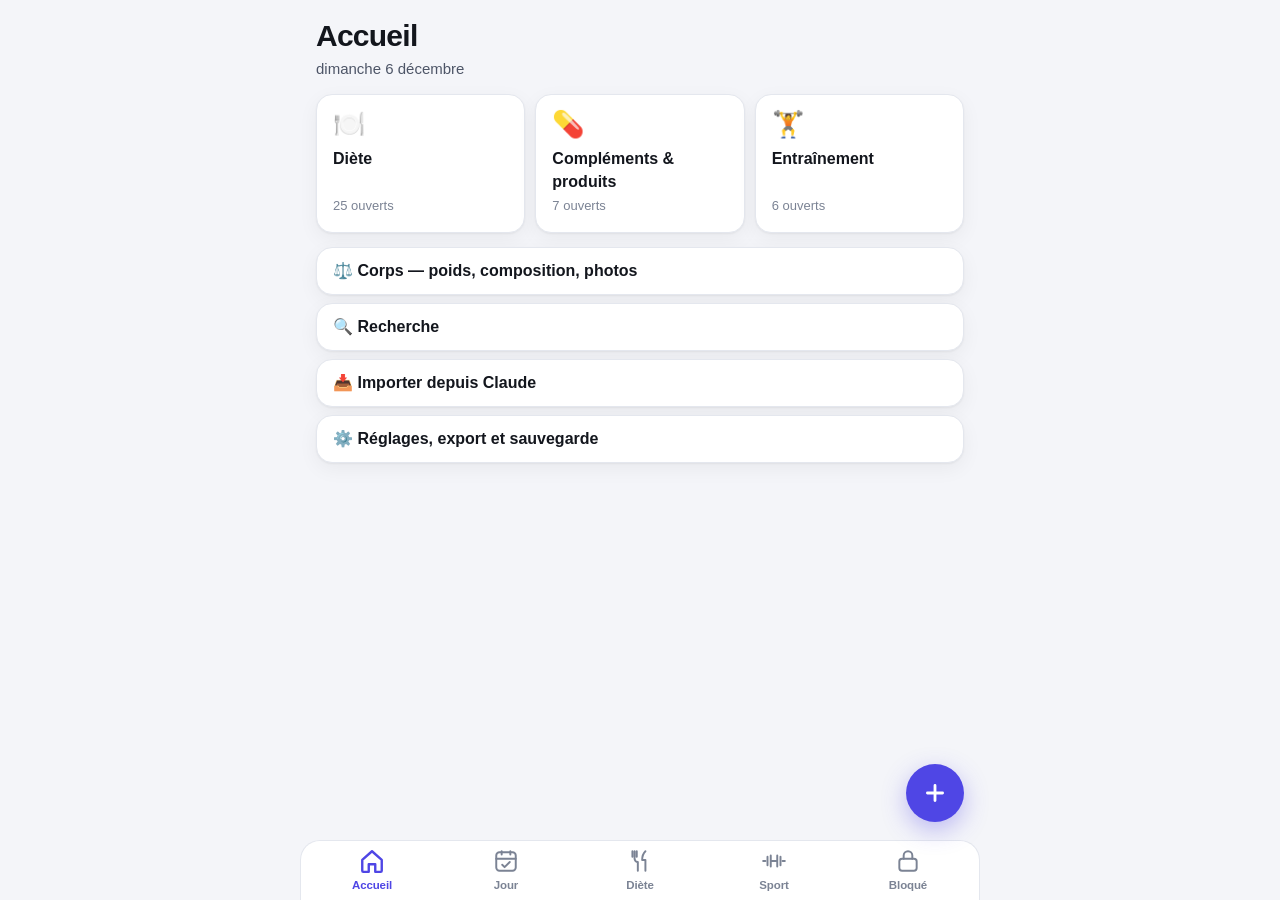
==== diete-sport/index.html @ 51a68ed5 "Nouvelle PWA independante : Diete & Sport (diete-sport/) Premiere des deux apps issues de la scissio" ====
<!DOCTYPE html>
<html lang="fr">
<head>
<meta charset="UTF-8">
<meta name="viewport" content="width=device-width, initial-scale=1.0, viewport-fit=cover">
<title>Diète & Sport</title>
<link rel="stylesheet" href="style.css">
<link rel="manifest" href="manifest.json">
<link rel="apple-touch-icon" href="apple-touch-icon.png">
<link rel="icon" href="icon-192.png">
<meta name="theme-color" content="#4f46e5">
<meta name="apple-mobile-web-app-capable" content="yes">
<meta name="mobile-web-app-capable" content="yes">
<meta name="apple-mobile-web-app-status-bar-style" content="black-translucent">
<meta name="apple-mobile-web-app-title" content="Diète+Sport">
<meta name="description" content="Diète & Sport — calculateur nutrition, musculation, circuits, course et mesures corporelles.">
</head>
<body>

<main id="app" class="app"><!-- vue injectée --></main>

<button id="fab" class="fab" type="button" aria-label="Ajouter une note">
  <svg viewBox="0 0 24 24" aria-hidden="true"><path d="M12 5v14M5 12h14"/></svg>
</button>

<!-- Icônes vectorielles : rendu identique sur tous les appareils, contrairement aux émojis. -->
<nav class="nav" aria-label="Navigation principale">
  <a class="nav-item" href="#/">
    <svg class="nav-icon" viewBox="0 0 24 24" aria-hidden="true"><path d="M3 11 12 3l9 8v10a1 1 0 0 1-1 1h-5v-7H9v7H4a1 1 0 0 1-1-1z"/></svg>
    <span>Accueil</span>
  </a>
  <a class="nav-item" href="#/jour">
    <svg class="nav-icon" viewBox="0 0 24 24" aria-hidden="true"><rect x="3" y="4" width="18" height="17" rx="3"/><path d="M8 3v3M16 3v3M3 10h18M8.5 15.5l2.2 2.2 4.8-4.8"/></svg>
    <span>Jour</span>
  </a>
  <a class="nav-item" href="#/nutrition">
    <svg class="nav-icon" viewBox="0 0 24 24" aria-hidden="true"><path d="M7 3v7a3 3 0 0 0 3 3v8M5 3v5M9 3v5M17 3c-2 2-3 5-3 8h3v10"/></svg>
    <span>Diète</span>
  </a>
  <a class="nav-item" href="#/sport">
    <svg class="nav-icon" viewBox="0 0 24 24" aria-hidden="true"><path d="M2 12h2M20 12h2M6 8v8M18 8v8M9 7v10M15 7v10M9 12h6"/></svg>
    <span>Sport</span>
  </a>
  <a class="nav-item" href="#/bloque">
    <svg class="nav-icon" viewBox="0 0 24 24" aria-hidden="true"><rect x="4" y="10" width="16" height="11" rx="2.5"/><path d="M8 10V7a4 4 0 0 1 8 0v3"/></svg>
    <span>Bloqué</span>
  </a>
</nav>

<div id="toast" class="toast" role="status" aria-live="polite"></div>

<script type="module" src="app.js"></script>
</body>
</html>
---- diete-sport/style.css ----
/* Suivi personnel — feuille de style v2.
   Mobile d'abord, une main, lisible au soleil. Moins de bordures, plus de
   respiration ; l'état (bloqué, fait, critique) se lit à un filet de couleur,
   pas à un cadre. Les sélecteurs de la v1 sont tous conservés. */

/* ------------------------------------------------------------ tokens */

:root {
  --bg: #f4f5f9;
  --bg-soft: #f4f5f9;
  --surface: #ffffff;
  --surface-2: #f0f2f7;
  --border: #e4e7ee;
  --border-strong: #c9cfdb;
  --text: #13161d;
  --text-soft: #4d5567;
  --text-faint: #7b8394;

  --accent: #4f46e5;
  --accent-text: #ffffff;
  --accent-soft: #eceafe;

  --blocked: #b4521b;
  --blocked-soft: #fdf0e6;
  --critical: #c0233f;
  --critical-soft: #fdeaee;
  --ok: #157a4b;
  --ok-soft: #e4f6ec;

  --radius: 16px;
  --radius-sm: 12px;
  --tap: 48px;
  --nav-h: 60px;
  --safe-b: env(safe-area-inset-bottom, 0px);
  --safe-t: env(safe-area-inset-top, 0px);

  --shadow: 0 1px 2px rgba(19, 22, 29, .05), 0 6px 20px rgba(19, 22, 29, .05);
  --shadow-lg: 0 -8px 40px rgba(19, 22, 29, .18);

  color-scheme: light;
}

@media (prefers-color-scheme: dark) {
  :root:not([data-theme="light"]) {
    --bg: #0b0d12;
    --bg-soft: #0b0d12;
    --surface: #141821;
    --surface-2: #1b202c;
    --border: #232938;
    --border-strong: #3a4256;
    --text: #f1f3f8;
    --text-soft: #aeb6c6;
    --text-faint: #7f8899;

    --accent: #8f8bff;
    --accent-text: #0b0d12;
    --accent-soft: #232449;

    --blocked: #ffb27a;
    --blocked-soft: #2e2012;
    --critical: #ff8fa6;
    --critical-soft: #34151e;
    --ok: #6ee2a6;
    --ok-soft: #10291d;

    --shadow: none;
    --shadow-lg: 0 -8px 40px rgba(0, 0, 0, .6);

    color-scheme: dark;
  }
}

:root[data-theme="dark"] {
  --bg: #0b0d12;
  --bg-soft: #0b0d12;
  --surface: #141821;
  --surface-2: #1b202c;
  --border: #232938;
  --border-strong: #3a4256;
  --text: #f1f3f8;
  --text-soft: #aeb6c6;
  --text-faint: #7f8899;

  --accent: #8f8bff;
  --accent-text: #0b0d12;
  --accent-soft: #232449;

  --blocked: #ffb27a;
  --blocked-soft: #2e2012;
  --critical: #ff8fa6;
  --critical-soft: #34151e;
  --ok: #6ee2a6;
  --ok-soft: #10291d;

  --shadow: none;
  --shadow-lg: 0 -8px 40px rgba(0, 0, 0, .6);

  color-scheme: dark;
}

/* ------------------------------------------------------------- base */

* { box-sizing: border-box; }
html { -webkit-text-size-adjust: 100%; }

body {
  margin: 0;
  background: var(--bg);
  color: var(--text);
  font: 16px/1.45 -apple-system, BlinkMacSystemFont, "SF Pro Text", "Segoe UI", Roboto, "Helvetica Neue", Arial, sans-serif;
  -webkit-font-smoothing: antialiased;
  overscroll-behavior-y: contain;
}
body.no-scroll { overflow: hidden; }

button, input, select, textarea { font: inherit; color: inherit; }
h1, h2, h3 { margin: 0; line-height: 1.2; letter-spacing: -.01em; }
a { color: var(--accent); }
code { font-family: ui-monospace, SFMono-Regular, Menlo, Consolas, monospace; font-size: .92em; }
svg { display: block; }

/* ------------------------------------------------------------ layout */

.app {
  max-width: 680px;
  margin: 0 auto;
  /* L'app passe sous la barre de statut iOS : on lui réserve sa hauteur. */
  padding: calc(var(--safe-t) + 14px) 16px calc(var(--nav-h) + var(--safe-b) + 92px);
}

.view > * + * { margin-top: 14px; }

.view-head { padding-top: 4px; }
.view-head h1 { font-size: 30px; font-weight: 800; letter-spacing: -.025em; }
.view-head .sub { margin: 4px 0 0; color: var(--text-soft); font-size: 15px; }
.eyebrow { margin: 0 0 4px; font-size: 22px; line-height: 1; }

.today-date { margin: 0; color: var(--text-soft); font-size: 15px; text-transform: capitalize; }

.block-head {
  display: flex;
  align-items: baseline;
  justify-content: space-between;
  gap: 10px;
  margin-top: 24px;
  padding: 0 2px;
}
.block-head h2 { font-size: 18px; font-weight: 700; }

.counter { font-size: 14px; font-weight: 600; color: var(--text-faint); font-variant-numeric: tabular-nums; }

.group-title {
  margin: 18px 2px 8px;
  font-size: 12.5px;
  font-weight: 700;
  text-transform: uppercase;
  letter-spacing: .08em;
  color: var(--text-faint);
}

.sub { color: var(--text-soft); font-size: 15px; }
.hint { color: var(--text-faint); font-size: 13.5px; line-height: 1.45; margin: 8px 2px 0; }

.empty {
  margin: 10px 0;
  padding: 18px 16px;
  border: 1px dashed var(--border-strong);
  border-radius: var(--radius);
  color: var(--text-faint);
  text-align: center;
  font-size: 15px;
}

/* --------------------------------------------------------- surfaces */

.panel, .hero, .item, .fold, .callout, .nut, .nut-tile, .nut-food, .trend, .rate-tile,
.chart, .metric, .objective-card, .blocker-head, .section-card, .row-link, .start-card,
.ex-block, .ph-card, .food-row, .sup-row, .objective, .preview-item, .q-preview, .target,
.rate-table, .note-preview {
  background: var(--surface);
  border: 1px solid var(--border);
  border-radius: var(--radius);
  box-shadow: var(--shadow);
}

.panel { padding: 16px; }
.panel h2 { font-size: 17px; margin-bottom: 12px; }

/* --------------------------------------------------------------- hero */

.hero { padding: 20px 18px; border-color: var(--accent); }
.hero-clear { border-color: var(--border); }

.hero-kicker {
  margin: 0 0 8px;
  font-size: 12px;
  font-weight: 700;
  text-transform: uppercase;
  letter-spacing: .1em;
  color: var(--accent);
}
.hero-clear .hero-kicker { color: var(--ok); }
.hero-title { font-size: 24px; font-weight: 800; letter-spacing: -.02em; }
.hero-detail { margin: 10px 0 0; color: var(--text-soft); font-size: 15px; }
.hero-warn {
  margin: 14px 0 0;
  padding: 12px 14px;
  background: var(--critical-soft);
  color: var(--critical);
  border-radius: var(--radius-sm);
  font-size: 14px;
  font-weight: 600;
  line-height: 1.4;
}
.hero-deps { margin: 12px 0 0; font-size: 14px; font-weight: 600; color: var(--blocked); }
.hero-actions { display: flex; gap: 10px; margin-top: 16px; flex-wrap: wrap; }

/* ------------------------------------------------------------ boutons */

.btn {
  min-height: var(--tap);
  padding: 0 18px;
  border: 1px solid var(--border-strong);
  border-radius: var(--radius-sm);
  background: var(--surface);
  color: var(--text);
  font-weight: 600;
  font-size: 15.5px;
  cursor: pointer;
  display: inline-flex;
  align-items: center;
  justify-content: center;
  gap: 8px;
  -webkit-tap-highlight-color: transparent;
}
.btn:active { transform: scale(.985); }
.btn[disabled] { opacity: .45; cursor: default; }

.btn-primary { background: var(--accent); color: var(--accent-text); border-color: var(--accent); }
.btn-ghost { background: transparent; }
.btn-danger { background: var(--critical); color: #fff; border-color: var(--critical); }
.btn-danger-ghost { color: var(--critical); border-color: var(--critical); background: transparent; }
.btn-block { display: flex; width: 100%; margin-top: 10px; }
.btn-small { min-height: 40px; padding: 0 14px; font-size: 14.5px; }

.linkish { background: none; border: 0; padding: 0; color: var(--accent); font-weight: 600; text-decoration: underline; cursor: pointer; }

/* -------------------------------------------------------------- items */

.items { list-style: none; margin: 8px 0 0; padding: 0; display: grid; gap: 8px; }

.item {
  display: flex;
  gap: 12px;
  align-items: flex-start;
  padding: 12px 14px 12px 12px;
  border-left: 3px solid transparent;
}
.item.is-doing { border-left-color: var(--accent); }
.item.is-blocked { border-left-color: var(--blocked); }
.item.is-critical { border-left-color: var(--critical); }
.item.is-done { border-left-color: var(--ok); opacity: .55; }
.item.is-done .item-title { text-decoration: line-through; }
.item.is-rejected, .item.is-queue { opacity: .55; }
.item.is-rejected .item-title { text-decoration: line-through; }
.item.is-optional { border-left-style: dashed; border-left-color: var(--border-strong); }
.item.kind-info { background: var(--surface-2); box-shadow: none; }

.drag-handle {
  flex: 0 0 auto;
  align-self: center;
  width: 32px;
  height: 32px;
  display: flex;
  align-items: center;
  justify-content: center;
  border-radius: 10px;
  color: var(--text-soft);
  font-size: 18px;
  line-height: 1;
  cursor: grab;
  touch-action: none;
  user-select: none;
}
.drag-handle:active { cursor: grabbing; background: var(--surface-2); }
.is-dragging { position: relative; z-index: 5; background: var(--surface-2); box-shadow: 0 6px 16px rgb(0 0 0 / .3); }

.check {
  flex: 0 0 auto;
  width: 28px;
  height: 28px;
  margin-top: 1px;
  border: 2px solid var(--border-strong);
  border-radius: 9px;
  background: transparent;
  cursor: pointer;
  position: relative;
  -webkit-tap-highlight-color: transparent;
}
.check::before { content: ""; position: absolute; inset: -10px; }   /* zone tactile élargie */
.check[aria-checked="true"] { background: var(--ok); border-color: var(--ok); }
.check[aria-checked="true"]::after {
  content: "";
  position: absolute;
  left: 8px; top: 3px;
  width: 7px; height: 13px;
  border: solid var(--surface);
  border-width: 0 3px 3px 0;
  transform: rotate(45deg);
}
.check-static { width: 28px; height: 28px; border: 2px dotted var(--border); border-radius: 9px; opacity: .5; }

.item-main { flex: 1; min-width: 0; cursor: pointer; }
.item-main:focus-visible { outline: 2px solid var(--accent); outline-offset: 3px; border-radius: 6px; }
.item-title { font-weight: 600; overflow-wrap: anywhere; }
.item-detail { margin-top: 3px; color: var(--text-soft); font-size: 14px; overflow-wrap: anywhere; }
.item-warn {
  margin-top: 8px;
  padding: 8px 10px;
  background: var(--critical-soft);
  color: var(--critical);
  border-radius: 8px;
  font-size: 13px;
  font-weight: 600;
}
.item-badges { display: flex; flex-wrap: wrap; gap: 6px; margin-top: 8px; }

.badge {
  font-size: 12px;
  font-weight: 700;
  padding: 3px 9px;
  border-radius: 999px;
  background: var(--surface-2);
  color: var(--text-soft);
}
.badge-ok { background: var(--ok-soft); color: var(--ok); }
.badge-blocked { background: var(--blocked-soft); color: var(--blocked); cursor: pointer; }
.badge-critical { background: var(--critical-soft); color: var(--critical); }
.badge-doing, .badge-src, .badge-howto { background: var(--accent-soft); color: var(--accent); }
.badge-howto { cursor: pointer; }
.badge-quiet { font-weight: 600; }

/* ------------------------------------------------------------ callout */

.callout {
  display: flex;
  justify-content: space-between;
  align-items: center;
  gap: 12px;
  min-height: var(--tap);
  padding: 14px 16px;
  background: var(--blocked-soft);
  color: var(--blocked);
  border: 0;
  box-shadow: none;
  text-decoration: none;
  font-size: 15px;
}
.callout span { white-space: nowrap; font-weight: 700; }
.callout-static { display: block; }

/* ------------------------------------------------------------ bloqué */

.blocker-group { margin-top: 22px; }
.blocker-head { display: flex; align-items: center; gap: 12px; padding: 14px 16px; border-left: 3px solid var(--blocked); }
.blocker-head > div { flex: 1; min-width: 0; }
.blocker-head h2 { font-size: 16.5px; }
.blocker-head .sub { font-size: 13.5px; margin-top: 2px; }
.blocker-lock { font-size: 18px; }

/* --------------------------------------------------------- rubriques */

.section-grid { display: grid; grid-template-columns: repeat(2, 1fr); gap: 10px; }
.section-card {
  display: flex;
  flex-direction: column;
  gap: 4px;
  min-height: 108px;
  padding: 16px;
  text-decoration: none;
  color: var(--text);
}
.section-card.is-priority { border-color: var(--accent); }
.section-icon { font-size: 26px; line-height: 1; }
.section-label { font-weight: 700; margin-top: 6px; }
.section-count { font-size: 13px; color: var(--text-faint); margin-top: auto; }
.section-links { display: grid; gap: 8px; margin-top: 14px; }
.row-link { display: flex; align-items: center; min-height: var(--tap); padding: 0 16px; text-decoration: none; color: var(--text); font-weight: 600; }

/* --------------------------------------------------------------- tabs */

.tabs { display: flex; gap: 8px; overflow-x: auto; padding: 2px; margin: 0 -2px; scrollbar-width: none; }
.tabs::-webkit-scrollbar { display: none; }
.tab {
  flex: 0 0 auto;
  display: inline-flex;
  align-items: center;
  gap: 6px;
  min-height: 40px;
  padding: 0 14px;
  border-radius: 999px;
  background: var(--surface);
  border: 1px solid var(--border);
  color: var(--text-soft);
  text-decoration: none;
  font-size: 14.5px;
  font-weight: 600;
  white-space: nowrap;
}
.tab.is-active { background: var(--accent); color: var(--accent-text); border-color: var(--accent); }
.tab-count { font-size: 12px; opacity: .85; }
.nut-tabs { margin-bottom: 2px; }

/* ------------------------------------------------------------- champs */

.note-block { margin-top: 24px; }
.note-block h3 { font-size: 14px; color: var(--text-faint); margin-bottom: 8px; }

.note-input, .input, .qa-text, .imp-text {
  width: 100%;
  padding: 12px 14px;
  background: var(--surface);
  border: 1px solid var(--border-strong);
  border-radius: var(--radius-sm);
  resize: vertical;
}
.input-lg { min-height: var(--tap); font-size: 17px; }
.note-input:focus, .input:focus, .qa-text:focus, .imp-text:focus {
  outline: 2px solid var(--accent); outline-offset: 1px; border-color: var(--accent);
}
.note-preview { padding: 12px 14px; color: var(--text-soft); }
.result-count { margin-top: 10px; }

.field { display: block; }
.field > span { display: block; font-size: 13px; font-weight: 600; color: var(--text-soft); margin-bottom: 6px; }
.field + .field, .field + .chips { margin-top: 14px; }

.chips { display: flex; flex-wrap: wrap; gap: 8px; }
.chip {
  min-height: 40px;
  padding: 0 14px;
  border: 1px solid var(--border-strong);
  border-radius: 999px;
  background: var(--surface);
  font-size: 14.5px;
  font-weight: 600;
  cursor: pointer;
}
.chip.is-active { background: var(--accent); color: var(--accent-text); border-color: var(--accent); }

.switch { display: flex; align-items: center; gap: 12px; min-height: var(--tap); font-weight: 600; }
.switch input { width: 22px; height: 22px; accent-color: var(--accent); }
.times { display: grid; grid-template-columns: 1fr 1fr; gap: 10px; margin-top: 8px; }
.times .field + .field { margin-top: 0; }
.version { text-align: center; color: var(--text-faint); font-size: 12.5px; margin-top: 24px; }

/* ------------------------------------------------------------- suivi */

.metrics { display: grid; gap: 8px; }
.metric { display: flex; align-items: center; justify-content: space-between; gap: 12px; min-height: var(--tap); padding: 10px 16px; }
.metric-label { font-weight: 600; }
.metric-input { display: flex; align-items: center; gap: 8px; }
.metric-input input {
  width: 80px; min-height: 40px; padding: 6px 10px; text-align: right;
  background: var(--surface-2); border: 1px solid var(--border-strong); border-radius: 8px;
  font-variant-numeric: tabular-nums; font-size: 17px;
}
.metric-unit { color: var(--text-faint); font-size: 13.5px; min-width: 30px; }

.chart { margin-top: 8px; padding: 12px 16px; }
.chart-head { display: flex; justify-content: space-between; align-items: baseline; }
.chart-label { font-weight: 700; font-size: 14.5px; }
.chart-last { font-variant-numeric: tabular-nums; color: var(--text-soft); font-size: 14px; }
.chart-note { color: var(--text-faint); font-size: 13.5px; }
.chart-empty { display: flex; justify-content: space-between; align-items: baseline; gap: 12px; }
.spark { width: 100%; height: 60px; margin-top: 6px; }
.spark polyline { fill: none; stroke: var(--accent); stroke-width: 2; stroke-linecap: round; stroke-linejoin: round; vector-effect: non-scaling-stroke; }
.spark circle { fill: var(--accent); }
.chart-axis { display: flex; justify-content: space-between; margin-top: 4px; font-size: 11.5px; color: var(--text-faint); font-variant-numeric: tabular-nums; }

/* ------------------------------------------------------------ import */

.imp-actions { display: flex; gap: 10px; flex-wrap: wrap; }
.code {
  background: var(--surface-2); border: 1px solid var(--border); border-radius: var(--radius-sm);
  padding: 12px; overflow-x: auto; font-family: ui-monospace, SFMono-Regular, Menlo, Consolas, monospace;
  font-size: 12.5px; line-height: 1.55; white-space: pre;
}
.imp-help { margin-top: 28px; }
.imp-help h3 { font-size: 15.5px; margin-bottom: 8px; }
.preview { margin-top: 8px; padding: 14px; background: var(--surface); border: 1px solid var(--accent); border-radius: var(--radius); }
.preview-list { list-style: none; margin: 8px 0 0; padding: 0; display: grid; gap: 6px; }
.preview-item { display: flex; gap: 10px; align-items: baseline; padding: 9px 12px; background: var(--surface-2); border: 0; box-shadow: none; border-radius: var(--radius-sm); font-size: 14.5px; }
.preview-item.is-dup { opacity: .55; }
.preview-mark { font-weight: 700; color: var(--ok); }
.preview-item.is-dup .preview-mark { color: var(--text-faint); }
.qa-text { min-height: 96px; font-size: 17px; }
.qa-hint { margin: 0; font-size: 13px; color: var(--text-faint); }

/* ------------------------------------------------------------ pliage */

.fold-actions { display: flex; gap: 8px; justify-content: flex-end; }
.fold { margin-top: 10px; overflow: hidden; }
.fold-head {
  display: flex; align-items: center; gap: 10px;
  min-height: 56px; padding: 10px 16px;
  cursor: pointer; list-style: none; user-select: none;
  -webkit-tap-highlight-color: transparent;
}
.fold-head::-webkit-details-marker { display: none; }
.fold-head:focus-visible { outline: 2px solid var(--accent); outline-offset: -2px; }
.fold-head h2 { flex: 1; min-width: 0; font-size: 16.5px; }
.fold-caret { flex: 0 0 auto; width: 20px; font-size: 20px; font-weight: 700; color: var(--text-faint); text-align: center; transition: transform .15s ease; }
.fold[open] > .fold-head .fold-caret { transform: rotate(90deg); }
.fold[open] > .fold-head .when-closed, .fold:not([open]) > .fold-head .when-open { display: none; }
.fold:not([open]) > .fold-head .counter { color: var(--accent); }
.fold:not([open]) > .fold-head .when-closed.is-done { color: var(--ok); }
.fold-body { padding: 0 12px 12px; }
.fold-body .items { margin-top: 0; }
.fold-body .nuts { padding-top: 2px; }

/* ------------------------------------------------- objectifs & taux */

.week-nav { display: flex; align-items: center; gap: 8px; flex-wrap: wrap; }
.week-nav .week-label { flex: 1; min-width: 140px; font-size: 14px; font-weight: 600; color: var(--text-soft); text-align: center; }
.week-nav .btn { text-decoration: none; }

.rate-hero { display: grid; grid-template-columns: 1fr 1fr; gap: 10px; }
.rate-tile { padding: 16px; border-left: 3px solid var(--border-strong); }
.rate-label { display: block; font-size: 12px; font-weight: 700; text-transform: uppercase; letter-spacing: .06em; color: var(--text-faint); }
.rate-value { font-size: 30px; font-weight: 800; letter-spacing: -.02em; font-variant-numeric: tabular-nums; white-space: nowrap; }
.rate-good { border-left-color: var(--ok); }
.rate-mid { border-left-color: var(--blocked); }
.rate-bad { border-left-color: var(--critical); }
.rate-none { border-left-color: var(--border); }
td.rate-good { color: var(--ok); font-weight: 700; }
td.rate-mid { color: var(--blocked); font-weight: 700; }
td.rate-bad { color: var(--critical); font-weight: 700; }
td.rate-none { color: var(--text-faint); }

.rate-table-wrap { overflow-x: auto; -webkit-overflow-scrolling: touch; }
.rate-table { width: 100%; border-collapse: collapse; overflow: hidden; font-size: 14px; }
.rate-table th, .rate-table td { padding: 10px 12px; text-align: right; border-bottom: 1px solid var(--border); }
.rate-table th { font-size: 12px; text-transform: uppercase; letter-spacing: .05em; color: var(--text-faint); white-space: nowrap; }
.rate-table th:first-child, .rate-table td:first-child { text-align: left; }
.rate-table td { font-variant-numeric: tabular-nums; }
.rate-name { font-weight: 600; min-width: 150px; }
.rate-freq { color: var(--text-faint); font-size: 12.5px; white-space: nowrap; }
.rate-total td { font-weight: 800; border-bottom: 0; background: var(--surface-2); }

.rate-strip {
  display: flex; align-items: center; justify-content: space-between; gap: 12px;
  padding: 14px 16px; text-decoration: none; color: var(--text);
  background: var(--surface); border: 1px solid var(--border); border-left: 3px solid var(--border-strong);
  border-radius: var(--radius); box-shadow: var(--shadow);
}
.rate-strip-main { display: flex; align-items: baseline; gap: 8px; flex-wrap: wrap; min-width: 0; }
.rate-strip-main strong { font-size: 26px; letter-spacing: -.02em; font-variant-numeric: tabular-nums; white-space: nowrap; }
.rate-strip-main span { font-size: 14px; color: var(--text-soft); }
.rate-strip-obj { font-size: 13.5px; font-weight: 600; color: var(--accent); text-align: right; }

.objective-card { margin-top: 14px; }
.objective-period { margin: -6px 0 12px; }
.objective-add { display: flex; gap: 8px; margin-bottom: 10px; }
.objective-add input {
  flex: 1; min-width: 0; min-height: var(--tap); padding: 0 12px;
  background: var(--surface-2); border: 1px solid var(--border-strong); border-radius: var(--radius-sm); font-size: 16px;
}
.objective-add input:focus { outline: 2px solid var(--accent); outline-offset: 1px; }
.objective-add .btn { min-width: 56px; padding: 0; font-size: 22px; }
.objectives { list-style: none; margin: 0; padding: 0; display: grid; gap: 8px; }
.objective { display: flex; align-items: center; gap: 12px; padding: 10px 12px; background: var(--surface-2); border: 0; box-shadow: none; border-radius: var(--radius-sm); }
.objective-text { flex: 1; min-width: 0; overflow-wrap: anywhere; font-weight: 600; }
.objective.is-done { opacity: .6; }
.objective.is-done .objective-text { text-decoration: line-through; }
.obj-del, .nut-del, .set-del {
  flex: 0 0 auto; width: 38px; height: 38px;
  border: 1px solid var(--border); border-radius: 10px; background: transparent;
  color: var(--critical); font-size: 14px; cursor: pointer;
}

.target-list { list-style: none; margin: 8px 0 0; padding: 0; display: grid; gap: 8px; }
.target { display: flex; align-items: center; gap: 12px; padding: 10px 14px; border-left: 3px solid var(--border-strong); border-radius: var(--radius-sm); }
.target.is-met { border-left-color: var(--ok); }
.target-mark { font-weight: 800; color: var(--text-faint); width: 18px; text-align: center; }
.target.is-met .target-mark { color: var(--ok); }
.target-label { flex: 1; min-width: 0; font-weight: 600; }
.target-val { font-variant-numeric: tabular-nums; font-size: 13.5px; color: var(--text-soft); white-space: nowrap; }

/* --------------------------------------------------------- évolution */

.trends { display: grid; gap: 10px; }
.trend { padding: 12px 16px; }
.trend-head { display: flex; justify-content: space-between; align-items: baseline; gap: 10px; margin-bottom: 8px; }
.trend-label { font-weight: 700; font-size: 15px; }
.trend-now { font-variant-numeric: tabular-nums; font-weight: 700; font-size: 14px; white-space: nowrap; }
.trend-up { color: var(--ok); font-size: 12.5px; }
.trend-down { color: var(--critical); font-size: 12.5px; }
.trend-flat { color: var(--text-faint); font-size: 12.5px; }
.trend-bars { display: flex; align-items: flex-end; gap: 5px; height: 46px; padding-bottom: 2px; border-bottom: 1px solid var(--border); }
.trend-bar { flex: 1; min-width: 0; border-radius: 4px 4px 0 0; background: var(--accent); }
.trend-bar.rate-good { background: var(--ok); }
.trend-bar.rate-mid { background: var(--blocked); }
.trend-bar.rate-bad { background: var(--critical); }
.trend-bar.is-empty { background: var(--border); height: 3px !important; }
.trend-bar.is-current { outline: 2px solid var(--accent); outline-offset: 1px; }

/* ------------------------------------------------------- modes d'emploi */

.howto-intro { margin: 0; color: var(--text-soft); }
.howto-steps { margin: 0; padding-left: 22px; display: grid; gap: 12px; }
.howto-steps li { line-height: 1.5; overflow-wrap: anywhere; }
.howto-steps strong { color: var(--text); }
.howto-tempo { margin: 0; padding: 12px 14px; background: var(--surface-2); border-radius: var(--radius-sm); font-size: 14.5px; color: var(--text-soft); }
.howto-tempo strong { color: var(--text); }

/* ---------------------------------------------------------- nutrition */

.nut-tiles { display: grid; grid-template-columns: 1fr 1fr; gap: 10px; }
.nut-tile { padding: 14px 16px; }
.nut-tile-label { display: block; font-size: 12px; font-weight: 700; text-transform: uppercase; letter-spacing: .06em; color: var(--text-faint); }
.nut-tile-val { display: block; font-size: 28px; font-weight: 800; letter-spacing: -.02em; font-variant-numeric: tabular-nums; line-height: 1.15; white-space: nowrap; }
.nut-tile-target { display: block; font-size: 12.5px; color: var(--text-soft); font-variant-numeric: tabular-nums; }
.nut-tile .bar { margin-top: 8px; }
.nut-tile.is-full .bar-fill { background: var(--ok); }
.nut-tile.is-over .bar-fill { background: var(--critical); }

.bar { height: 6px; background: var(--surface-2); border-radius: 999px; overflow: hidden; }
.bar-fill { height: 100%; background: var(--accent); border-radius: 999px; transition: width .2s ease; }

.target-kcal { display: block; color: var(--accent); font-weight: 700; }
[data-act="edit-targets"] { flex-direction: column; gap: 2px; padding: 10px 14px; line-height: 1.3; }

.nuts { display: grid; gap: 8px; }
.nut { padding: 12px 16px; }
.nut-head { display: flex; justify-content: space-between; align-items: baseline; gap: 10px; margin-bottom: 8px; }
.nut-label { font-weight: 700; font-size: 14.5px; }
.nut-period { font-size: 10.5px; font-weight: 700; text-transform: uppercase; letter-spacing: .05em; color: var(--text-faint); white-space: nowrap; }
.nut-val { font-variant-numeric: tabular-nums; font-weight: 700; }
.nut-target { color: var(--text-faint); font-weight: 600; font-size: 13px; }
.nut.is-full .bar-fill { background: var(--ok); }
.nut.is-over .bar-fill { background: var(--critical); }
.nut-warn { display: block; margin: 8px 0 0; padding: 7px 10px; background: var(--critical-soft); color: var(--critical); border-radius: 8px; font-size: 12.5px; font-weight: 600; }
.nut-note { margin: 8px 0 0; font-size: 12.5px; color: var(--text-faint); }
.nut-fill {
  display: block; width: 100%; margin-top: 8px; padding: 8px;
  border: 1px dashed var(--border-strong); border-radius: 8px; background: transparent;
  color: var(--accent); font-size: 13px; font-weight: 700; cursor: pointer;
}
.nut-fill:active { background: var(--accent-soft); }

.gaps { padding: 14px 16px; background: var(--blocked-soft); border-radius: var(--radius); }
.gaps-title { margin: 0 0 10px; font-size: 12px; font-weight: 700; text-transform: uppercase; letter-spacing: .06em; color: var(--blocked); }
.gaps-row { display: flex; flex-wrap: wrap; gap: 8px; }
.gap-chip {
  display: inline-flex; flex-direction: column; align-items: flex-start; gap: 0;
  min-height: 52px; padding: 6px 12px;
  border: 1px solid var(--blocked); border-radius: 12px; background: var(--surface);
  color: var(--blocked); font-weight: 700; cursor: pointer;
}
.gap-chip-name { font-size: 13px; }
.gap-chip-pct { font-variant-numeric: tabular-nums; font-size: 16px; }
.gap-chip-per { font-size: 10.5px; font-weight: 600; opacity: .75; text-transform: uppercase; letter-spacing: .04em; }
.gap-chip.is-over { border-color: var(--critical); color: var(--critical); }
.gaps .hint { margin-top: 8px; color: var(--blocked); }
.gap-left { color: var(--blocked); font-weight: 600; }

.nut-foods { list-style: none; margin: 8px 0 0; padding: 0; display: grid; gap: 8px; }
.nut-food { display: flex; align-items: center; gap: 12px; padding: 10px 12px 10px 14px; }
.nut-food.has-qty { border-color: var(--accent); }
.nut-food-main { flex: 1; min-width: 0; display: flex; flex-direction: column; gap: 2px; }
.nut-food-label { font-weight: 600; font-size: 15px; }
.nut-food-detail { font-size: 12.5px; color: var(--text-faint); font-variant-numeric: tabular-nums; }

.stepper { display: flex; align-items: center; gap: 2px; }
.stepper button, .qty-btn {
  width: 44px; height: 44px;
  border: 1px solid var(--border-strong); border-radius: 10px; background: var(--surface-2);
  font-size: 21px; font-weight: 700; line-height: 1; cursor: pointer;
}
.stepper button:disabled, .qty-btn:disabled { opacity: .35; cursor: default; }
.stepper button:active:not(:disabled), .qty-btn:active:not(:disabled) { transform: scale(.94); }
.stepper-qty { min-width: 34px; text-align: center; font-weight: 800; font-size: 17px; font-variant-numeric: tabular-nums; }
.qty-box { display: flex; align-items: center; gap: 4px; flex: 0 0 auto; }
.qty-val {
  min-width: 60px; height: 44px; padding: 0 6px;
  border: 1px solid var(--border); border-radius: 10px; background: transparent;
  font-weight: 700; font-size: 13.5px; font-variant-numeric: tabular-nums; cursor: pointer;
}
.qty-val.is-static { display: inline-flex; align-items: center; justify-content: center; border-color: transparent; }

.nut-libre { margin-top: 8px; }
.nut-libre-macros { display: grid; grid-template-columns: repeat(4, 1fr) 56px; gap: 6px; margin-top: 8px; }
.nut-libre-macros input { min-width: 0; }
.nut-disclaimer { margin-top: 18px; }

.food-results { list-style: none; margin: 8px 0 0; padding: 0; display: grid; gap: 6px; max-height: 46vh; overflow-y: auto; }
.food-row { display: flex; align-items: center; gap: 12px; padding: 10px 14px; background: var(--surface-2); border: 0; box-shadow: none; border-radius: var(--radius-sm); cursor: pointer; }
.food-row:active { background: var(--accent-soft); }
.food-row.is-recipe { box-shadow: inset 3px 0 0 var(--accent); }
.food-row-main { flex: 1; min-width: 0; display: flex; flex-direction: column; gap: 2px; }
.food-row-label { font-weight: 600; }
.food-row-detail { font-size: 12.5px; color: var(--text-faint); font-variant-numeric: tabular-nums; }
.food-row-add { font-size: 22px; font-weight: 700; color: var(--accent); flex: 0 0 auto; }
.food-row-need { font-size: 12.5px; color: var(--accent); font-weight: 700; }

.q-preview { padding: 12px 14px; background: var(--surface-2); border: 0; box-shadow: none; border-radius: var(--radius-sm); }
.q-macros { display: flex; flex-wrap: wrap; gap: 12px; font-size: 14px; color: var(--text-soft); }
.q-macros strong { font-size: 19px; color: var(--text); font-variant-numeric: tabular-nums; }
.q-micros { margin: 8px 0 0; font-size: 12.5px; color: var(--text-faint); }

.t-preview { display: flex; align-items: baseline; justify-content: space-between; gap: 10px; padding: 14px; background: var(--accent-soft); border-radius: var(--radius-sm); }
.t-preview-label { font-size: 12px; font-weight: 700; text-transform: uppercase; letter-spacing: .05em; color: var(--text-soft); }
.t-preview-val { font-size: 20px; font-weight: 800; color: var(--accent); font-variant-numeric: tabular-nums; white-space: nowrap; }

.nf-grid { display: grid; grid-template-columns: 1fr 1fr; gap: 8px; }
.nf-grid input { min-height: var(--tap); padding: 0 10px; background: var(--surface); border: 1px solid var(--border-strong); border-radius: var(--radius-sm); font-size: 15px; min-width: 0; }
.nf-grid input:focus { outline: 2px solid var(--accent); outline-offset: 1px; }
.nf-micros { margin-top: 12px; }

.sup-list { list-style: none; margin: 0 0 12px; padding: 0; display: grid; gap: 8px; }
.sup-row { display: flex; align-items: center; gap: 10px; padding: 10px 14px; background: var(--surface-2); border: 0; box-shadow: none; border-radius: var(--radius-sm); }
.sup-main { flex: 1; min-width: 0; display: flex; flex-direction: column; gap: 2px; cursor: pointer; }
.sup-label { font-weight: 600; }
.sup-detail { font-size: 12.5px; color: var(--text-faint); }
.micro-ok { color: var(--ok); font-weight: 700; }
.micro-hole { color: var(--blocked); font-weight: 700; }

/* ---------------------------------------------------------- entraînement */

.start-grid { display: grid; grid-template-columns: 1fr 1fr; gap: 10px; }
.start-card {
  display: flex; flex-direction: column; gap: 4px;
  min-height: 88px; padding: 14px 16px; text-align: left;
  color: var(--text); cursor: pointer; border-left: 3px solid var(--accent);
}
.start-card:active { background: var(--accent-soft); }
.start-title { font-weight: 700; }
.start-detail { font-size: 12.5px; color: var(--text-faint); line-height: 1.35; }
.start-card.is-new { border-left-color: var(--border-strong); border-style: dashed; box-shadow: none; }
/* Muscu : une séance par ligne, pleine largeur, actions à droite. */
.sort-row { display: flex; gap: 4px; padding: 3px; background: var(--surface-2); border-radius: 999px; }
.sort-btn {
  min-height: 30px; padding: 0 11px; border: 0; border-radius: 999px;
  background: transparent; color: var(--text-faint); font-size: 12.5px; font-weight: 700; cursor: pointer;
}
.sort-btn.is-active { background: var(--surface); color: var(--text); box-shadow: var(--shadow); }

.start-list { list-style: none; margin: 8px 0 0; padding: 0; display: grid; gap: 8px; }
.start-row {
  display: flex; align-items: stretch;
  background: var(--surface); border: 1px solid var(--border); border-left: 3px solid var(--accent);
  border-radius: var(--radius); box-shadow: var(--shadow); overflow: hidden;
}
.start-row.is-libre { border-left-color: var(--border-strong); border-style: dashed; box-shadow: none; }
.start-row-main {
  flex: 1; min-width: 0; display: flex; flex-direction: column; gap: 3px;
  padding: 12px 14px; text-align: left; background: transparent; border: 0; color: var(--text); cursor: pointer;
}
.start-row-main:active { background: var(--accent-soft); }
.start-last { font-size: 12px; font-weight: 600; color: var(--accent); margin-top: 2px; }
.start-row-actions { display: flex; flex-direction: column; justify-content: center; gap: 6px; padding: 8px; border-left: 1px solid var(--border); }
.row-act {
  width: 38px; height: 38px; border: 1px solid var(--border); border-radius: 10px;
  background: var(--surface-2); color: var(--text-soft); font-size: 14px; cursor: pointer;
}
.row-act.is-danger { color: var(--critical); }
.start-unhide { display: block; width: 100%; margin-top: 12px; text-align: center; font-size: 14px; }

.start-card-wrap { position: relative; display: flex; }
.start-card-wrap .start-card { flex: 1; padding-right: 44px; }
.tpl-edit {
  position: absolute; top: 8px; right: 8px; width: 32px; height: 32px;
  border: 1px solid var(--border); border-radius: 8px; background: var(--surface-2);
  color: var(--text-soft); font-size: 14px; cursor: pointer;
}

.tpl-target { display: flex; gap: 10px; margin-top: 6px; }
.tpl-target label { display: flex; flex-direction: column; gap: 2px; font-size: 11px; font-weight: 600; color: var(--text-faint); }
.tpl-target input { width: 64px; min-height: 38px; padding: 0 8px; background: var(--surface-2); border: 1px solid var(--border-strong); border-radius: 8px; font-size: 15px; font-variant-numeric: tabular-nums; }
.tpl-move { display: flex; flex-direction: column; gap: 4px; flex: 0 0 auto; }
.tpl-move button { width: 36px; height: 30px; border: 1px solid var(--border); border-radius: 8px; background: var(--surface-2); color: var(--text-soft); font-size: 13px; cursor: pointer; }
.tpl-move button:disabled { opacity: .3; }
.tpl-move .nut-del { width: 36px; height: 30px; font-size: 13px; }

.rest-bar {
  position: sticky; top: 0; z-index: 2;
  display: flex; align-items: center; gap: 10px;
  padding: 10px 14px; background: var(--accent-soft); border-radius: var(--radius-sm);
}
.rest-bar.is-over { background: var(--ok-soft); }
.rest-label { font-size: 11.5px; font-weight: 700; text-transform: uppercase; letter-spacing: .06em; color: var(--text-soft); }
.rest-left { flex: 1; font-size: 26px; font-weight: 800; font-variant-numeric: tabular-nums; }

/* Bloc exercice compact : tout tient en quelques lignes. */
.ex-block { margin-top: 8px; padding: 10px 12px; }
.ex-head { display: flex; align-items: center; gap: 8px; flex-wrap: wrap; }
.ex-head h2 { margin: 0; font-size: 15px; font-weight: 700; flex: 1; min-width: 0; }
.ex-target { font-size: 12.5px; font-weight: 600; color: var(--text-soft); font-variant-numeric: tabular-nums; }
.set-list { margin: 6px 0 0; padding-left: 18px; display: grid; gap: 2px; font-size: 14px; font-variant-numeric: tabular-nums; }
.set-list li { display: flex; align-items: center; justify-content: space-between; gap: 8px; }
.set-rm { font-size: 11.5px; color: var(--text-faint); }
.set-del { width: 30px; height: 30px; }
/* reps · kg · RPE · ✓ sur une seule ligne. */
.set-form { display: grid; grid-template-columns: 1fr 1fr 1fr auto; gap: 6px; align-items: stretch; margin-top: 8px; }
.set-form.no-load { grid-template-columns: 1fr 1fr auto; }
.set-form .btn { padding: 0 16px; min-height: 40px; }
.set-rpe { font-size: 12px; font-weight: 700; color: var(--accent); }

.tempo-badge { font-size: 11.5px; font-weight: 800; letter-spacing: .12em; padding: 2px 8px; border-radius: 999px; background: var(--accent-soft); color: var(--accent); }
.prev-line { margin: 4px 0 0; font-size: 12.5px; color: var(--text-faint); font-variant-numeric: tabular-nums; }

.last-sessions { margin: 12px 0 0; }
.last-sessions .fold-head { min-height: 44px; padding: 8px 14px; }
.last-sessions .fold-head h2 { font-size: 14.5px; }
.last-session { display: flex; flex-direction: column; gap: 3px; padding: 8px 0; border-top: 1px solid var(--border); font-size: 13px; }
.last-session:first-child { border-top: 0; padding-top: 0; }
.last-session-date { font-weight: 700; color: var(--accent); font-size: 12.5px; }
.last-session-ex { color: var(--text-soft); font-variant-numeric: tabular-nums; }
.last-session-ex strong { color: var(--text); font-weight: 600; }

.tpl-target input[data-tempo] { width: 72px; letter-spacing: .1em; text-align: center; }
.set-form input { min-height: 40px; padding: 0 8px; background: var(--surface-2); border: 1px solid var(--border-strong); border-radius: var(--radius-sm); font-size: 16px; min-width: 0; text-align: center; }
.set-form input::placeholder { font-size: 13px; }

.ph-card { display: flex; flex-direction: column; align-items: center; gap: 8px; padding: 24px 16px; text-align: center; border-width: 2px; }
.ph-card.is-work, .ph-card.is-in { border-color: var(--accent); background: var(--accent-soft); }
.ph-card.is-rest, .ph-card.is-out { border-color: var(--ok); background: var(--ok-soft); }
.ph-card.is-idle { border-color: var(--border); }
.ph-label { font-size: 20px; font-weight: 800; }
.ph-round { font-size: 13px; font-weight: 600; color: var(--text-soft); }
.ph-left { font-size: 64px; font-weight: 800; line-height: 1; font-variant-numeric: tabular-nums; letter-spacing: -.03em; }
.ph-cue { font-size: 15px; color: var(--text-soft); }
.ph-progress { font-size: 12.5px; color: var(--text-faint); font-variant-numeric: tabular-nums; }
.ph-card .bar { width: 100%; }
.hist-list { margin: 0; padding-left: 18px; display: grid; gap: 8px; font-size: 14.5px; }

/* ---------------------------------------------------------------- FAB */

.fab {
  position: fixed;
  right: 16px;
  bottom: calc(var(--nav-h) + var(--safe-b) + 18px);
  width: 58px; height: 58px;
  border: 0; border-radius: 50%;
  background: var(--accent); color: var(--accent-text);
  display: flex; align-items: center; justify-content: center;
  cursor: pointer; z-index: 30;
  box-shadow: 0 8px 24px rgba(79, 70, 229, .35);
}
.fab svg { width: 26px; height: 26px; fill: none; stroke: currentColor; stroke-width: 2.6; stroke-linecap: round; }
.fab:active { transform: scale(.94); }

/* ---------------------------------------------------------------- nav */

.nav {
  position: fixed; left: 0; right: 0; bottom: 0;
  display: flex;
  height: calc(var(--nav-h) + var(--safe-b));
  padding: 0 4px var(--safe-b);
  background: var(--surface);
  border-top: 1px solid var(--border);
  z-index: 20;
}
.nav-item {
  flex: 1; min-width: 0;
  display: flex; flex-direction: column; align-items: center; justify-content: center; gap: 3px;
  padding: 0 1px;
  text-decoration: none; color: var(--text-faint);
  font-size: 10.5px; font-weight: 600; letter-spacing: -.01em; white-space: nowrap;
  -webkit-tap-highlight-color: transparent;
}
.nav-icon {
  width: 24px; height: 24px;
  fill: none; stroke: currentColor; stroke-width: 1.8; stroke-linecap: round; stroke-linejoin: round;
}
.nav-item.is-active { color: var(--accent); }
.nav-item.is-active .nav-icon { stroke-width: 2.2; }

/* ------------------------------------------------------------- sheets */

.sheet-backdrop {
  position: fixed; inset: 0;
  background: rgba(8, 10, 14, .5);
  display: flex; align-items: flex-end; justify-content: center;
  z-index: 50; opacity: 0; transition: opacity .15s ease;
}
.sheet-backdrop.open { opacity: 1; }
.sheet-backdrop.closing { opacity: 0; }
.sheet {
  width: 100%; max-width: 680px; max-height: 92vh;
  display: flex; flex-direction: column;
  background: var(--bg);
  border-radius: 20px 20px 0 0;
  box-shadow: var(--shadow-lg);
  transform: translateY(16px); transition: transform .18s ease;
}
.sheet-backdrop.open .sheet { transform: translateY(0); }
.sheet-head { display: flex; align-items: center; justify-content: space-between; gap: 12px; padding: 16px 16px 10px; }
.sheet-head h2 { font-size: 18px; overflow-wrap: anywhere; }
.sheet-close { flex: 0 0 auto; width: 40px; height: 40px; border: 0; border-radius: 50%; background: var(--surface-2); font-size: 16px; cursor: pointer; }
.sheet-body { padding: 4px 16px calc(20px + var(--safe-b)); overflow-y: auto; }
.sheet-body > * + * { margin-top: 12px; }
.sheet-actions { display: flex; gap: 10px; margin-top: 18px; }
.sheet-actions .btn { flex: 1; }
.sheet-text { margin: 0; }
.sheet-warn { margin: 0; padding: 12px 14px; background: var(--critical-soft); color: var(--critical); border-radius: var(--radius-sm); font-weight: 600; font-size: 14.5px; }
.sheet-blocked { margin: 0; padding: 12px 14px; background: var(--blocked-soft); color: var(--blocked); border-radius: var(--radius-sm); font-weight: 600; font-size: 14.5px; }
.sheet-deps, .sheet-prog { margin: 0; font-size: 13.5px; color: var(--text-soft); font-weight: 600; }
.sheet-meta { margin: 0; font-size: 12.5px; color: var(--text-faint); }

/* -------------------------------------------------------------- toast */

.toast {
  position: fixed; left: 50%;
  bottom: calc(var(--nav-h) + var(--safe-b) + 86px);
  transform: translate(-50%, 12px);
  max-width: min(92vw, 420px);
  padding: 12px 16px;
  background: var(--text); color: var(--bg);
  border-radius: 999px;
  font-size: 14.5px; font-weight: 600; text-align: center;
  opacity: 0; pointer-events: none;
  transition: opacity .18s ease, transform .18s ease;
  z-index: 60;
}
.toast.show { opacity: 1; transform: translate(-50%, 0); }
.toast.error { background: var(--critical); color: #fff; }

/* ------------------------------------------------------- écrans larges */

@media (min-width: 420px) {
  .nav-item { font-size: 11.5px; }
  .nav-icon { width: 26px; height: 26px; }
}

@media (min-width: 760px) {
  .app { padding-bottom: 120px; }
  .section-grid, .start-grid { grid-template-columns: repeat(3, 1fr); }
  .nav { max-width: 680px; margin: 0 auto; border-radius: 20px 20px 0 0; border: 1px solid var(--border); border-bottom: 0; }
  .fab { right: calc(50% - 340px + 16px); }
}

@media (prefers-reduced-motion: reduce) {
  * { transition: none !important; animation: none !important; }
}

/* ------------------------------------------ objectifs d'entraînement */
.goal-strip { display: flex; flex-wrap: wrap; gap: 8px; margin: 0 0 12px; }
.goal-chip {
  display: inline-flex; align-items: center; gap: 6px; min-height: 36px; padding: 0 12px;
  border-radius: 999px; border: 1px solid var(--border-strong); background: var(--surface);
  color: var(--text-soft); font-size: 13px; font-weight: 600;
}
.goal-chip strong { color: var(--accent); font-variant-numeric: tabular-nums; }
.goal-chip.is-done { border-color: var(--ok); background: var(--ok-soft); }
.goal-chip.is-done strong { color: var(--ok); }

/* ------------------------------------------------ fréquence des fiches */
.rec-per { display: inline-flex; align-items: center; gap: 6px; font-size: 13px; color: var(--text-soft); }
.rec-per input {
  width: 56px; min-height: 36px; text-align: center; padding: 0 6px;
  background: var(--surface-2); border: 1px solid var(--border-strong); border-radius: var(--radius-sm); font-size: 16px;
}
.rec-per.is-hidden { display: none; }

/* ------------------------------------------------------------ circuits */
.circ-card {
  display: flex; flex-direction: column; align-items: center; gap: 6px; padding: 20px 16px; margin: 10px 0;
  text-align: center; border: 2px solid var(--accent); border-radius: var(--radius-sm); background: var(--accent-soft);
}
.circ-card.is-paused { border-style: dashed; opacity: .8; }
.circ-round { font-size: 12px; font-weight: 700; text-transform: uppercase; letter-spacing: .06em; color: var(--text-soft); }
.circ-clock { font-size: 48px; font-weight: 800; font-variant-numeric: tabular-nums; line-height: 1; }
.circ-now { font-size: 16px; font-weight: 700; }
.circ-stations { margin: 8px 0 0; padding-left: 22px; display: grid; gap: 4px; font-size: 14px; color: var(--text-soft); }
.circ-stations li.is-done { text-decoration: line-through; color: var(--text-faint); }
.circ-stations li.is-current { color: var(--text); font-weight: 700; }
.tpl-target select { min-height: 36px; padding: 0 6px; background: var(--surface-2); border: 1px solid var(--border-strong); border-radius: var(--radius-sm); font-size: 14px; }

/* ------------------------------------------------------ check-in matin */
.ck-row { margin-top: 12px; }
.ck-label { display: block; font-size: 12px; font-weight: 700; text-transform: uppercase; letter-spacing: .06em; color: var(--text-soft); margin-bottom: 6px; }
.ck-opts { display: grid; grid-template-columns: repeat(4, 1fr); gap: 6px; }
.ck-chip {
  display: flex; flex-direction: column; align-items: center; gap: 2px; min-height: 60px; padding: 6px 2px;
  border: 1px solid var(--border-strong); border-radius: var(--radius-sm); background: var(--surface-2); color: var(--text-soft);
  font-size: 11.5px; font-weight: 600;
}
.ck-chip.is-active { border-color: var(--accent); background: var(--accent-soft); color: var(--text); }
.ck-emoji { font-size: 24px; line-height: 1.1; }
.forme-result {
  display: flex; flex-direction: column; align-items: center; gap: 2px; margin: 16px 0 12px; padding: 16px;
  border-radius: var(--radius-sm); border: 2px solid var(--accent); background: var(--accent-soft); text-align: center;
}
.forme-result.is-go { border-color: var(--ok); background: var(--ok-soft); }
.forme-result.is-rest { border-color: var(--danger, #e5484d); }
.forme-face { font-size: 30px; line-height: 1; }
.forme-score { font-size: 40px; font-weight: 800; line-height: 1.1; }
.forme-score small { font-size: 16px; color: var(--text-soft); font-weight: 600; }
.forme-label { font-weight: 800; }
.forme-hint { font-size: 13px; color: var(--text-soft); }

/* cartes accueil */
.forme-card {
  display: flex; align-items: center; gap: 12px; width: 100%; margin: 10px 0 0; padding: 12px 14px; text-align: left;
  border: 1px solid var(--border); border-radius: var(--radius-sm); background: var(--surface); color: var(--text);
}
.forme-card.is-todo { border-style: dashed; border-color: var(--accent); }
.forme-card.is-go { border-color: var(--ok); background: var(--ok-soft); }
.forme-card.is-rest { border-color: var(--danger, #e5484d); }
.forme-card .forme-face { font-size: 26px; }
.forme-main { flex: 1; min-width: 0; display: flex; flex-direction: column; gap: 2px; }
.forme-main strong { font-size: 15px; }
.forme-main span { font-size: 12.5px; color: var(--text-soft); overflow: hidden; text-overflow: ellipsis; }
.forme-streak { font-size: 12.5px; font-weight: 800; color: var(--accent); white-space: nowrap; }
.forme-line { margin: 0 0 10px; font-size: 13.5px; color: var(--text-soft); text-align: left; }
.forme-line.is-go strong { color: var(--ok); }
.callout.is-warn { border-color: var(--danger, #e5484d); }
.badge-streak { color: var(--accent); font-weight: 800; }
.note-chips .chip { min-width: 40px; justify-content: center; }

/* charge & volume */
.load-bars { display: flex; align-items: flex-end; gap: 6px; height: 72px; padding: 6px 0 0; }
.load-bar { flex: 1; border-radius: 4px 4px 0 0; background: var(--border-strong); min-height: 3px; }
.load-bar.is-current { background: var(--accent); }
.load-bar.is-over { background: var(--danger, #e5484d); }
.load-verdict { margin: 6px 0 0; font-size: 13.5px; font-weight: 700; }
.load-verdict.is-high { color: var(--danger, #e5484d); }
.load-verdict.is-ok { color: var(--ok); }
.load-verdict.is-low, .load-verdict.is-na { color: var(--text-soft); }
.vol-list { display: grid; gap: 8px; margin-top: 8px; }
.vol-row { display: grid; grid-template-columns: 120px 1fr 64px; align-items: center; gap: 8px; font-size: 13.5px; }
.vol-label { white-space: nowrap; overflow: hidden; text-overflow: ellipsis; }
.vol-val { text-align: right; font-weight: 700; font-variant-numeric: tabular-nums; }

/* bilan */
.bilan-list { margin: 0; padding-left: 22px; display: grid; gap: 6px; font-size: 14px; }
.bilan-list.is-fix li { font-weight: 600; }
.bilan-rates { list-style: none; margin: 0; padding: 0; display: grid; gap: 6px; }
.bilan-rates li { display: flex; justify-content: space-between; align-items: center; padding: 8px 12px; border: 1px solid var(--border); border-radius: var(--radius-sm); background: var(--surface); font-size: 14px; }
.bilan-rates .rate-good { color: var(--ok); } .bilan-rates .rate-bad { color: var(--danger, #e5484d); }
.bilan-journal { list-style: none; margin: 0; padding: 0; display: grid; gap: 8px; }
.bilan-journal li { display: flex; flex-direction: column; gap: 3px; padding: 10px 12px; border: 1px solid var(--border); border-radius: var(--radius-sm); background: var(--surface); font-size: 14px; }
.bilan-journal strong { font-size: 12.5px; color: var(--accent); }
.bilan-ko { font-size: 12.5px; color: var(--text-soft); }

/* ------------------------------------------------------------- corps */
.body-card { margin-top: 10px; padding: 12px 14px; border: 1px solid var(--border); border-radius: var(--radius-sm); background: var(--surface); }
.body-card-head { display: flex; align-items: baseline; justify-content: space-between; gap: 10px; margin-bottom: 6px; }
.body-card-head h3 { margin: 0; font-size: 15px; font-weight: 700; }
.body-last { font-size: 12.5px; color: var(--text-soft); font-variant-numeric: tabular-nums; }
.trend-row { display: grid; grid-template-columns: 42px 1fr auto; align-items: center; gap: 10px; padding: 6px 0; border-top: 1px solid var(--border); }
.trend-row:first-of-type { border-top: 0; }
.trend-win { font-size: 12px; font-weight: 700; color: var(--text-faint); }
.trend-avg { display: flex; flex-direction: column; font-size: 15px; font-weight: 700; font-variant-numeric: tabular-nums; }
.trend-avg small { font-size: 11.5px; font-weight: 500; color: var(--text-faint); }
.trend-delta { font-size: 14px; font-weight: 800; font-variant-numeric: tabular-nums; color: var(--text-soft); }
.trend-delta.is-good { color: var(--ok); }
.trend-delta.is-bad { color: var(--danger, #e5484d); }
.trend-delta.is-up, .trend-delta.is-down { color: var(--accent); }
.hint-inline { font-weight: 500; color: var(--text-faint); }
.chart-svg { display: block; width: 100%; height: 80px; color: var(--accent); }
.chart-scale { font-size: 11.5px; color: var(--text-faint); }

/* photos */
.ph-actions { margin: 10px 0; }
.ph-actions .btn { width: 100%; }
.ph-compare { display: grid; grid-template-columns: 1fr 1fr; gap: 8px; margin-top: 10px; }
.ph-side { display: flex; flex-direction: column; gap: 6px; min-width: 0; }
.ph-side select { min-height: 40px; font-size: 14px; }
.ph-frame { aspect-ratio: 3 / 4; border-radius: var(--radius-sm); overflow: hidden; background: var(--surface-2); border: 1px solid var(--border); }
.ph-frame img { width: 100%; height: 100%; object-fit: cover; display: block; }
.ph-grid { display: grid; grid-template-columns: repeat(3, 1fr); gap: 8px; margin-top: 10px; }
.ph-cell { margin: 0; display: flex; flex-direction: column; gap: 4px; }
.ph-thumb { aspect-ratio: 1; border-radius: var(--radius-sm); overflow: hidden; background: var(--surface-2); border: 1px solid var(--border); }
.ph-thumb img { width: 100%; height: 100%; object-fit: cover; display: block; }
.ph-cell figcaption { display: flex; align-items: center; justify-content: space-between; gap: 4px; font-size: 11.5px; color: var(--text-soft); }
.ph-del { width: 24px; height: 24px; border: 0; background: none; color: var(--text-faint); font-size: 13px; }

/* rappels */
.rem-card { margin-top: 10px; }
.rem-days { display: inline-flex; align-items: center; gap: 6px; font-size: 13px; color: var(--text-soft); }
.rem-days input { width: 64px; text-align: center; }

/* --------------------------------------------------- chrono de séance */
.sess-start { margin-bottom: 4px; font-size: 17px; min-height: 52px; }
.sess-bar {
  display: flex; align-items: center; gap: 10px; margin-bottom: 10px;
  padding: 10px 14px; border-radius: var(--radius-sm); background: var(--ok-soft); border: 1px solid var(--ok);
}
.sess-label { font-size: 11.5px; font-weight: 700; text-transform: uppercase; letter-spacing: .06em; color: var(--text-soft); }
.sess-clock { flex: 1; font-size: 24px; font-weight: 800; font-variant-numeric: tabular-nums; }
.set-go { margin: 6px 0 0; min-height: 42px; font-weight: 700; }
.set-go.is-running { background: var(--accent-soft); border-color: var(--accent); color: var(--accent); }
.set-time { font-size: 11.5px; color: var(--text-faint); font-variant-numeric: tabular-nums; }
.rem-when { margin: 0; align-self: center; font-size: 13px; font-weight: 600; color: var(--text-soft); }

.sess-weigh {
  display: flex; flex-direction: column; align-items: flex-start; gap: 2px; width: 100%;
  text-align: left; margin: 0 0 10px;
}
.sess-weigh strong { font-size: 14.5px; }
.sess-weigh span { font-size: 12.5px; font-weight: 500; }

/* ------------------------------------------- répartition des lipides */
.fats { margin: 10px 0 0; padding: 12px 14px; border: 1px solid var(--border); border-radius: var(--radius-sm); background: var(--surface); }
.fats.is-over { border-color: var(--danger, #e5484d); }
.fats-head { display: flex; align-items: baseline; justify-content: space-between; gap: 10px; }
.fats-head h2 { margin: 0; font-size: 15px; font-weight: 700; }
.fats-rows { display: grid; gap: 8px; margin-top: 8px; }
.fat-row { display: grid; grid-template-columns: 104px 1fr 74px; align-items: center; gap: 8px; font-size: 13px; }
.fat-label { color: var(--text-soft); white-space: nowrap; overflow: hidden; text-overflow: ellipsis; }
.fat-val { display: flex; flex-direction: column; text-align: right; font-weight: 700; font-variant-numeric: tabular-nums; }
.fat-val small { font-size: 11px; font-weight: 500; color: var(--text-faint); }
.fat-row.is-over .bar-fill { background: var(--danger, #e5484d); }
.fat-row.is-over .fat-val { color: var(--danger, #e5484d); }

/* --------------------------------------------- sélecteur d'exercices */
.ep-row { align-items: center; }
.ep-row.is-picked { border-color: var(--accent); background: var(--accent-soft); }
.ep-row .food-row-add { font-weight: 800; color: var(--accent); }
.ep-row .row-act { flex: none; }

/* -------------------------------------------- moyenne de la semaine */
.week-avg {
  display: flex; align-items: center; justify-content: space-between; gap: 12px;
  margin: 10px 0 0; padding: 12px 14px;
  border: 1px solid var(--border); border-radius: var(--radius-sm); background: var(--surface);
}
.week-avg.is-ok { border-color: var(--ok); background: var(--ok-soft); }
.week-avg-main { display: flex; flex-direction: column; gap: 2px; min-width: 0; }
.week-avg-main strong { font-size: 20px; font-variant-numeric: tabular-nums; }
.week-avg-main span { font-size: 12.5px; color: var(--text-soft); }
.week-avg-side { display: flex; flex-direction: column; align-items: flex-end; gap: 2px; font-size: 13px; font-weight: 700; text-align: right; white-space: nowrap; }
.week-avg-side small { font-size: 11.5px; font-weight: 500; color: var(--text-faint); }
.week-avg-empty { margin-top: 10px; }

/* ------------------------------------------ mesures indépendantes */
.measure-chips { display: grid; grid-template-columns: repeat(auto-fit, minmax(96px, 1fr)); gap: 8px; margin: 10px 0 0; }
.measure-chip {
  display: flex; flex-direction: column; align-items: center; gap: 2px; min-height: 74px; padding: 8px 4px;
  border: 1px dashed var(--border-strong); border-radius: var(--radius-sm); background: var(--surface); color: var(--text);
}
.measure-chip.is-done { border-style: solid; border-color: var(--ok); background: var(--ok-soft); }
.measure-chip-icon { font-size: 20px; line-height: 1; }
.measure-chip-label { font-size: 11.5px; font-weight: 600; color: var(--text-soft); }
.measure-chip-val { font-size: 14px; font-weight: 800; font-variant-numeric: tabular-nums; }
.measure-chip.is-done .measure-chip-val { color: var(--ok); }
.measure-field .input-lg { font-size: 26px; text-align: center; font-variant-numeric: tabular-nums; }
.measure-context { display: grid; grid-template-columns: 1fr 1fr; gap: 8px; margin: 12px 0; }
.measure-context span { display: flex; flex-direction: column; gap: 2px; padding: 10px 12px; border: 1px solid var(--border); border-radius: var(--radius-sm); background: var(--surface-2); }
.measure-context strong { font-size: 17px; font-variant-numeric: tabular-nums; }
.measure-context small { font-size: 11.5px; color: var(--text-faint); }
.measure-all { display: block; margin-top: 12px; text-align: center; width: 100%; }
.body-card-head .btn-small { flex: none; }
.body-card .body-last { margin: 0 0 8px; font-size: 12.5px; color: var(--text-soft); font-variant-numeric: tabular-nums; }

/* ------------------------------------------ heures de sommeil exactes */
.ck-hours { display: flex; align-items: center; justify-content: space-between; gap: 12px; margin-bottom: 4px; }
.ck-hours > span { font-size: 12px; font-weight: 700; text-transform: uppercase; letter-spacing: .06em; color: var(--text-soft); }
.ck-hours small { font-size: 10.5px; font-weight: 500; text-transform: none; letter-spacing: 0; color: var(--text-faint); }
.ck-hours input {
  width: 92px; min-height: var(--tap); padding: 0 10px; text-align: center;
  background: var(--surface-2); border: 1px solid var(--border-strong); border-radius: var(--radius-sm);
  font-size: 19px; font-weight: 700; font-variant-numeric: tabular-nums;
}

/* Bouton « % mangé » des recettes : même gabarit que + et −, mais lisible
   comme une action distincte — on saisit une fraction, pas une part. */
.qty-pct {
  font-size: .78rem;
  font-weight: 700;
  letter-spacing: -.02em;
}

/* Notes de recette : la préparation ne tient pas sur une ligne, et on la lit
   au moment de cuisiner — donc un champ haut, dans la fiche, pas dans la liste. */
.rc-notes {
  min-height: 120px;
  line-height: 1.5;
  resize: vertical;
  font-family: inherit;
}
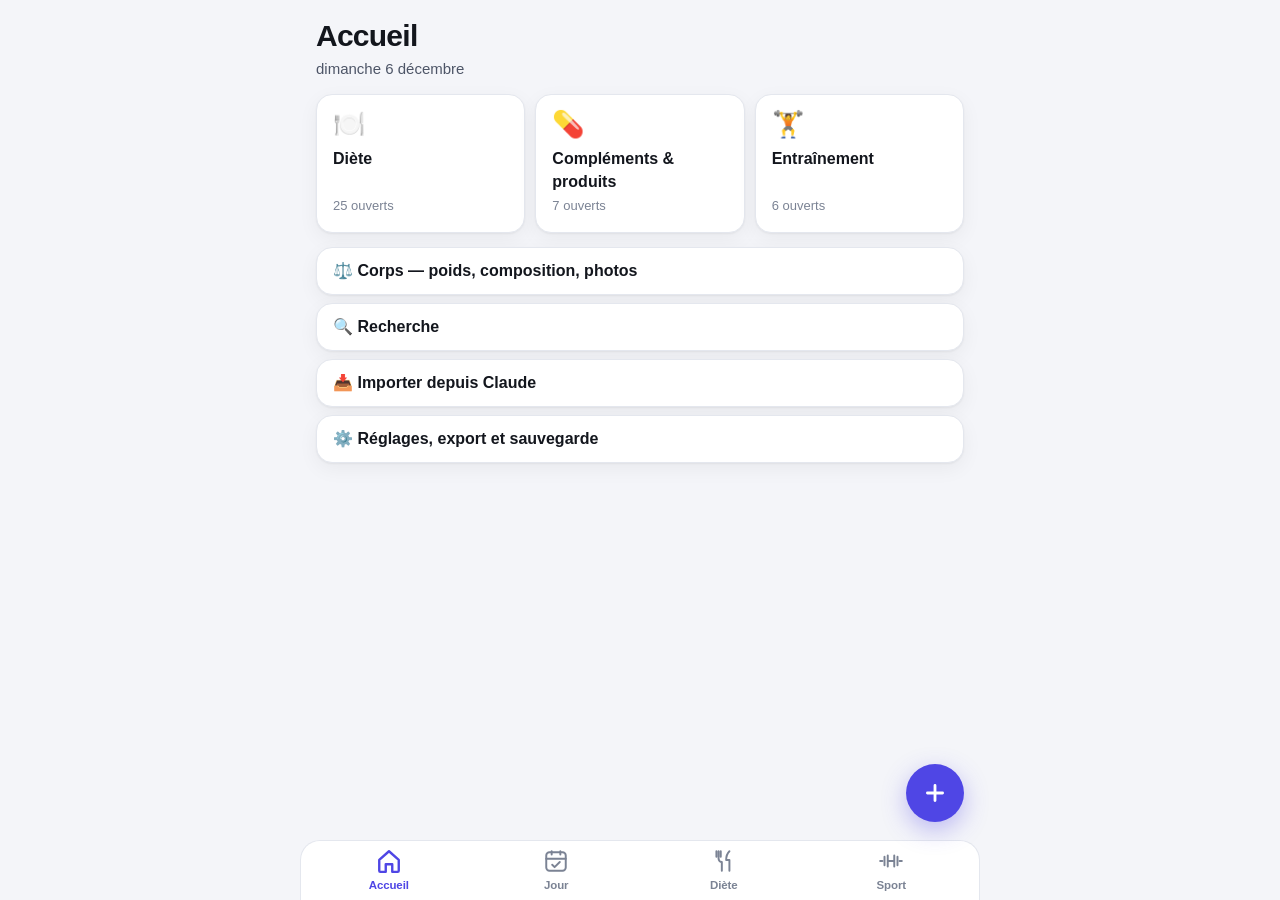
==== commit 79b04b80: "Diète & Sport : retrait de l'onglet Bloqué, inutile ici Un item peut toujours être bloqué (badge inl" ====
--- a/diete-sport/index.html
+++ b/diete-sport/index.html
@@ -41,10 +41,6 @@
     <svg class="nav-icon" viewBox="0 0 24 24" aria-hidden="true"><path d="M2 12h2M20 12h2M6 8v8M18 8v8M9 7v10M15 7v10M9 12h6"/></svg>
     <span>Sport</span>
   </a>
-  <a class="nav-item" href="#/bloque">
-    <svg class="nav-icon" viewBox="0 0 24 24" aria-hidden="true"><rect x="4" y="10" width="16" height="11" rx="2.5"/><path d="M8 10V7a4 4 0 0 1 8 0v3"/></svg>
-    <span>Bloqué</span>
-  </a>
 </nav>
 
 <div id="toast" class="toast" role="status" aria-live="polite"></div>
